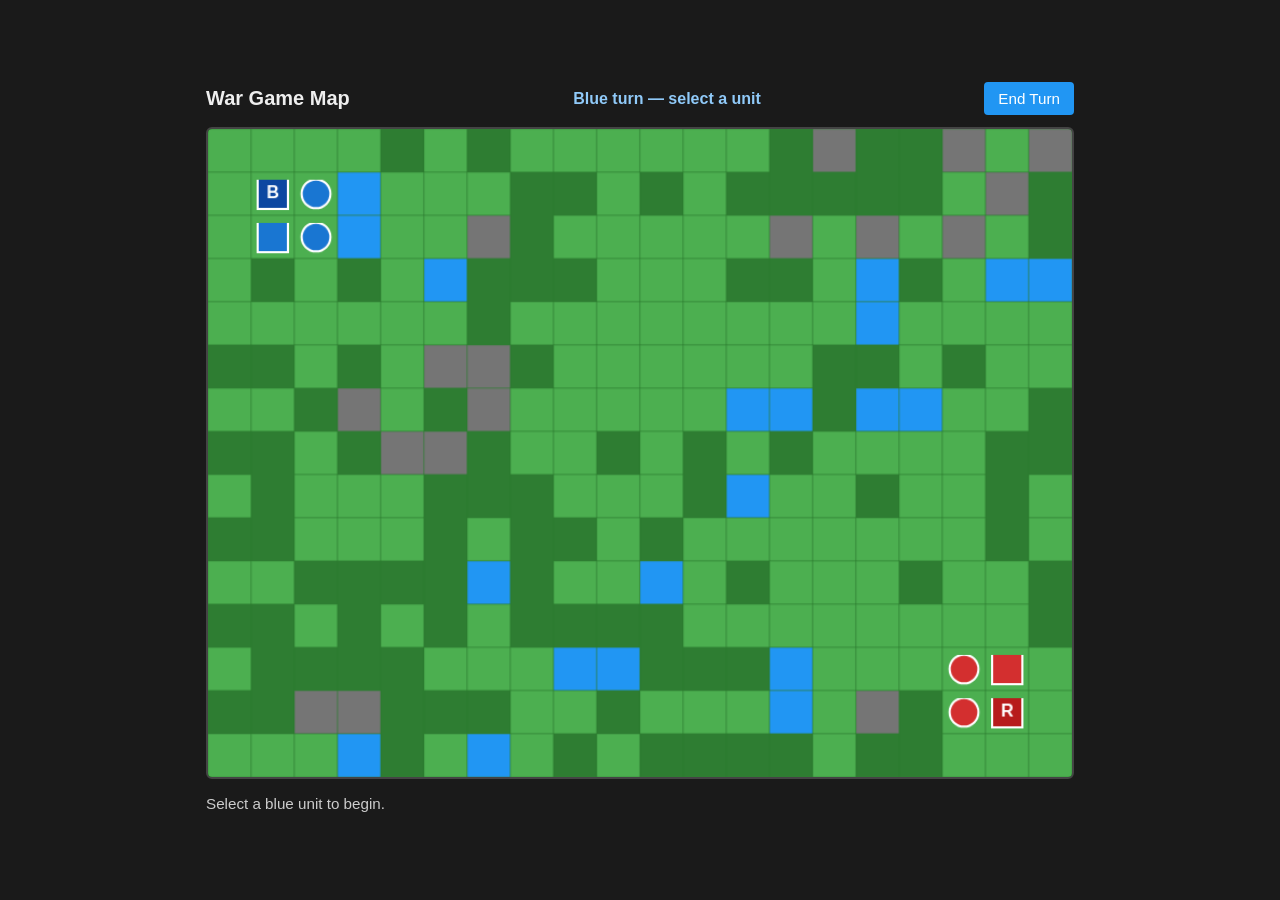
==== index.html @ 9c3daaca "Initial war strategy game with interactive map Co-Authored-By: Devin AI <158243242+devin-ai-integrat" ====
<!DOCTYPE html>
<html lang="en">
<head>
  <meta charset="UTF-8" />
  <meta name="viewport" content="width=device-width, initial-scale=1.0" />
  <title>War Game Map</title>
  <link rel="stylesheet" href="style.css" />
</head>
<body>
  <div id="app">
    <header>
      <h1>War Game Map</h1>
      <div id="status">Blue turn — select a unit</div>
      <button id="end-turn">End Turn</button>
      <button id="restart" class="hidden">Restart</button>
    </header>
    <canvas id="map" width="800" height="600"></canvas>
    <div id="info">Select a blue unit, then click a highlighted tile to move or an enemy to attack.</div>
  </div>
  <script src="game.js"></script>
</body>
</html>
---- style.css ----
* {
  box-sizing: border-box;
}

body {
  margin: 0;
  padding: 0;
  font-family: Arial, sans-serif;
  background: #1a1a1a;
  color: #eee;
  display: flex;
  justify-content: center;
  align-items: center;
  min-height: 100vh;
}

#app {
  width: 100%;
  max-width: 900px;
  padding: 16px;
}

header {
  display: flex;
  flex-wrap: wrap;
  align-items: center;
  justify-content: space-between;
  gap: 10px;
  margin-bottom: 12px;
}

header h1 {
  margin: 0;
  font-size: 1.25rem;
}

#status {
  font-weight: bold;
  color: #90caf9;
  flex: 1;
  text-align: center;
}

button {
  padding: 8px 14px;
  border: none;
  border-radius: 4px;
  background: #2196f3;
  color: #fff;
  cursor: pointer;
  font-size: 0.95rem;
}

button:hover {
  background: #1976d2;
}

button.hidden {
  display: none;
}

#map {
  width: 100%;
  height: auto;
  background: #0d3b0d;
  border: 2px solid #444;
  border-radius: 6px;
  cursor: pointer;
  touch-action: none;
}

#info {
  margin-top: 12px;
  min-height: 1.5em;
  font-size: 0.95rem;
  color: #ccc;
}

@media (max-width: 600px) {
  header h1 {
    font-size: 1rem;
  }

  #status {
    text-align: left;
    flex-basis: 100%;
  }
}
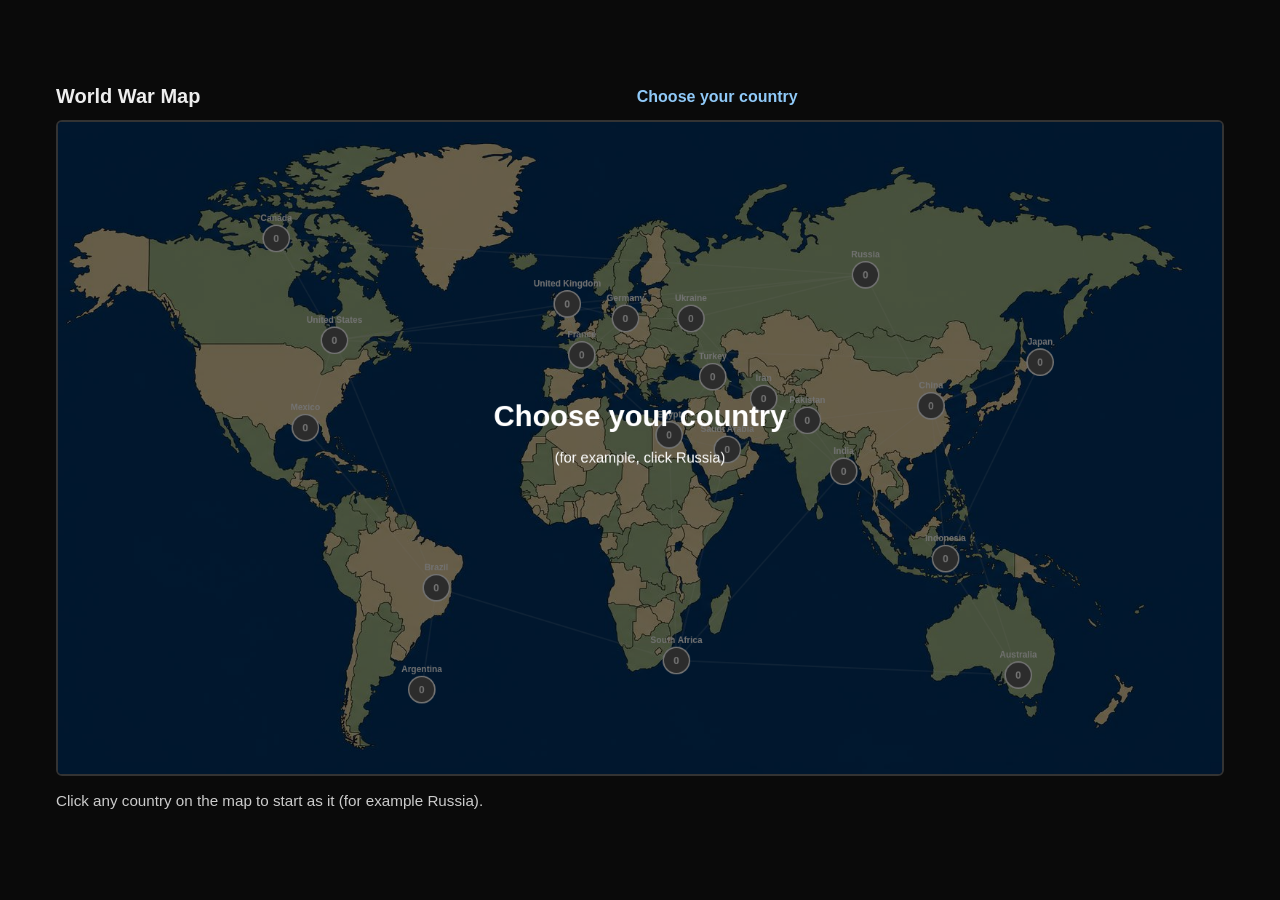
==== commit dd08cc42: "Add real-world style country domination game with Risk-like gameplay Co-Authored-By: Devin AI <15824" ====
--- a/index.html
+++ b/index.html
@@ -3,19 +3,19 @@
 <head>
   <meta charset="UTF-8" />
   <meta name="viewport" content="width=device-width, initial-scale=1.0" />
-  <title>War Game Map</title>
+  <title>War Game Map — World Domination</title>
   <link rel="stylesheet" href="style.css" />
 </head>
 <body>
   <div id="app">
     <header>
-      <h1>War Game Map</h1>
-      <div id="status">Blue turn — select a unit</div>
-      <button id="end-turn">End Turn</button>
+      <h1>World War Map</h1>
+      <div id="status">Choose your country</div>
+      <button id="end-turn" class="hidden">End Turn</button>
       <button id="restart" class="hidden">Restart</button>
     </header>
-    <canvas id="map" width="800" height="600"></canvas>
-    <div id="info">Select a blue unit, then click a highlighted tile to move or an enemy to attack.</div>
+    <canvas id="map" width="1600" height="896"></canvas>
+    <div id="info">Click any country to play as it (for example Russia).</div>
   </div>
   <script src="game.js"></script>
 </body>
--- a/style.css
+++ b/style.css
@@ -6,7 +6,7 @@
   margin: 0;
   padding: 0;
   font-family: Arial, sans-serif;
-  background: #1a1a1a;
+  background: #0a0a0a;
   color: #eee;
   display: flex;
   justify-content: center;
@@ -16,7 +16,7 @@
 
 #app {
   width: 100%;
-  max-width: 900px;
+  max-width: 1200px;
   padding: 16px;
 }
 
@@ -62,8 +62,8 @@
 #map {
   width: 100%;
   height: auto;
-  background: #0d3b0d;
-  border: 2px solid #444;
+  background: #020617;
+  border: 2px solid #333;
   border-radius: 6px;
   cursor: pointer;
   touch-action: none;
